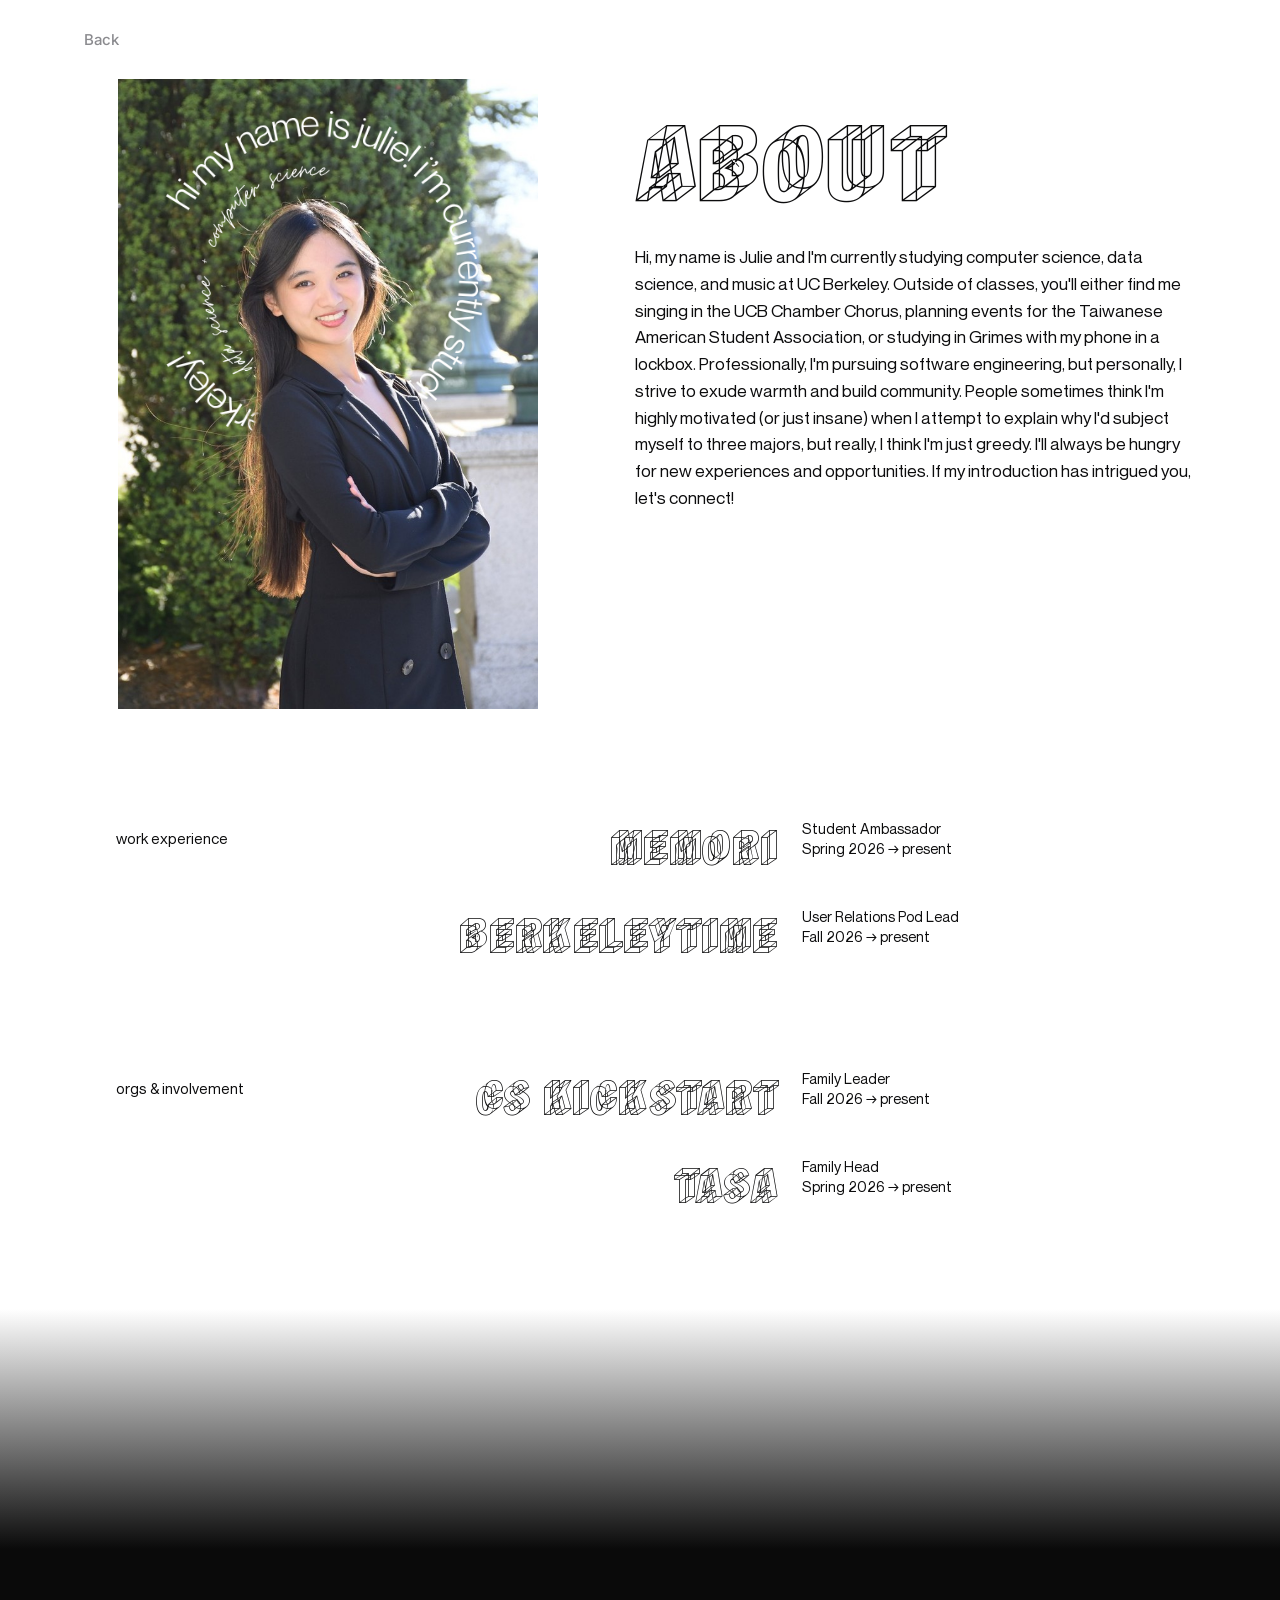
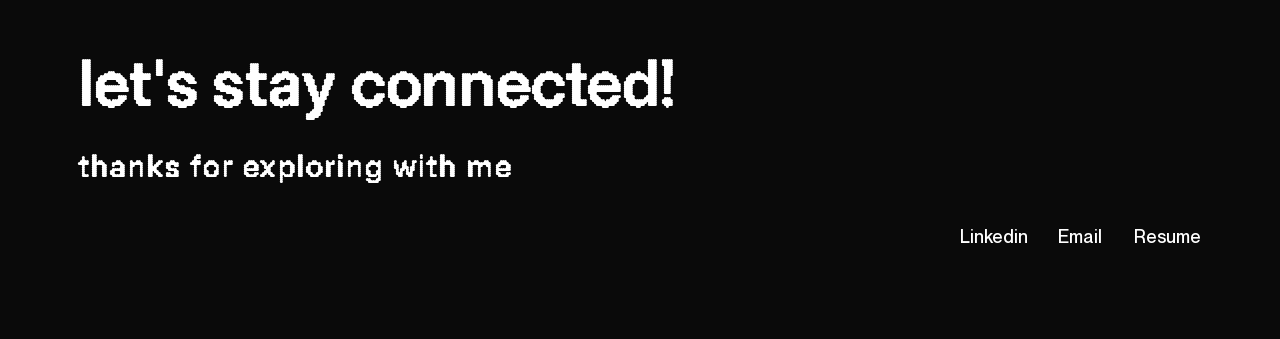
==== about.html @ e32ceaeb "Add portfolio site" ====
<!DOCTYPE html>
<html lang="en">
<head>
<meta charset="UTF-8" />
<meta name="viewport" content="width=device-width, initial-scale=1.0" />
<title>About · Julie Liu</title>
<link rel="icon" type="image/png" href="assets/butterfly-favicon.png" />
<meta name="description" content="About Julie Liu — CS, data science, and music at UC Berkeley." />
<link rel="preconnect" href="https://fonts.googleapis.com" />
<link rel="preconnect" href="https://fonts.gstatic.com" crossorigin />
<link href="https://fonts.googleapis.com/css2?family=Inter:opsz,wght@14..32,300;14..32,400;14..32,500;14..32,600;14..32,700;14..32,800;14..32,900&display=swap" rel="stylesheet" />
<link rel="stylesheet" href="transition.css" />
<link rel="stylesheet" href="about.css" />
</head>
<body>
  <!-- black curtain for the swipe-up page transition -->
  <div class="page-transition" aria-hidden="true"></div>

  <div class="page">
    <main class="wrap">
      <a class="back-btn" href="index.html" data-transition>Back</a>

      <!-- ================= PORTRAIT + BIO ================= -->
      <section class="about-top">
        <div class="portrait" aria-hidden="true">
          <img
            class="portrait-base"
            src="assets/headshot julie cropped.jpeg"
            alt=""
          />
          <img
            class="portrait-ring ring-intro"
            src="assets/intro.png"
            alt=""
          />
          <img
            class="portrait-ring ring-majors"
            src="assets/majors.png"
            alt=""
          />
          <img
            class="portrait-cutout"
            src="assets/headshot julie cropped - clear background.png"
            alt=""
          />
        </div>

        <div class="about-bio">
          <h1 class="about-title">ABOUT</h1>
          <p class="about-copy">
            Hi, my name is Julie and I'm currently studying computer science, data science, and music at UC Berkeley. Outside of classes, you'll either find me singing in the UCB Chamber Chorus, planning events for the Taiwanese American Student Association, or studying in Grimes with my phone in a lockbox. Professionally, I'm pursuing software engineering, but personally, I strive to exude warmth and build community. People sometimes think I'm highly motivated (or just insane) when I attempt to explain why I'd subject myself to three majors, but really, I think I'm just greedy. I'll always be hungry for new experiences and opportunities. If my introduction has intrigued you, let's connect!
          </p>
        </div>
      </section>

      <!-- ================= WORK EXPERIENCE ================= -->
      <section class="xp" aria-labelledby="xp-work-label">
        <h2 class="xp-label" id="xp-work-label">work experience</h2>
        <div class="xp-list">
          <div class="xp-row">
            <span class="xp-name">MEMORI</span>
            <div class="xp-meta">
              <span class="xp-role">Student Ambassador</span>
              <span class="xp-time">Spring 2026 → present</span>
            </div>
          </div>
          <div class="xp-row">
            <span class="xp-name">BERKELEYTIME</span>
            <div class="xp-meta">
              <span class="xp-role">User Relations Pod Lead</span>
              <span class="xp-time">Fall 2026 → present</span>
            </div>
          </div>
        </div>
      </section>

      <!-- ================= ORGS ================= -->
      <section class="xp" aria-labelledby="xp-orgs-label">
        <h2 class="xp-label" id="xp-orgs-label">orgs &amp; involvement</h2>
        <div class="xp-list">
          <div class="xp-row">
            <span class="xp-name">CS KICKSTART</span>
            <div class="xp-meta">
              <span class="xp-role">Family Leader</span>
              <span class="xp-time">Fall 2026 → present</span>
            </div>
          </div>
          <div class="xp-row">
            <span class="xp-name">TASA</span>
            <div class="xp-meta">
              <span class="xp-role">Family Head</span>
              <span class="xp-time">Spring 2026 → present</span>
            </div>
          </div>
        </div>
      </section>
    </main>

    <!-- ================= CONTACT ================= -->
    <footer class="footer" id="footerCta">
      <div class="contact-copy" aria-hidden="true">
        <span class="cc-big">let's stay connected!</span>
        <span class="cc-sub">thanks for exploring with me</span>
      </div>
      <nav class="contact-links" aria-label="Contact links">
        <a class="clink" href="https://www.linkedin.com/in/julieliu1701/" target="_blank" rel="noopener noreferrer">Linkedin</a>
        <a class="clink clink-email" href="#" role="button" data-clip="julieliu1701@berkeley.edu">
          <span class="clink-label">Email</span>
          <span class="copy-tip">Copy</span>
        </a>
        <a class="clink" href="assets/Julie Liu Resume 7-17-2026.pdf" target="_blank" rel="noopener noreferrer" data-resume>Resume</a>
      </nav>
    </footer>
  </div>

  <script src="transition.js"></script>
  <script src="contact.js"></script>
  <script src="invert-cursor.js"></script>
</body>
</html>
---- transition.css ----
/* =========================================================
   PAGE TRANSITION — black gradient curtain that swipes up
   Shared by the home page and every project page.
   Enter: a CSS animation runs on load — the curtain starts
          covering the screen and slides up off the top.
          (Pure CSS so the page is never stuck behind it.)
   Leave: JS raises the curtain up from the bottom to cover,
          then the browser navigates to the next page.
   ========================================================= */
.page-transition{
  position:fixed; inset:0; z-index:10000; pointer-events:none;
  background:linear-gradient(180deg,#141414 0%, #000 100%);
  transform:translateY(-100%);             /* resting state: hidden above the screen */
  animation:curtain-reveal .75s cubic-bezier(.76,0,.24,1) backwards;
  will-change:transform;
}
@keyframes curtain-reveal{
  from{ transform:translateY(0); }         /* covers the screen ... */
  to{   transform:translateY(-100%); }     /* ... then swipes up and away */
}
---- about.css ----
/* =========================================================
   ABOUT PAGE
   ========================================================= */

:root{
  --page: #ffffff;
  --ink:  #0c0c0d;
  --ink-soft: #8b8b8f;
  --line: #ececec;
  --dark: #0a0a0a;
  --dark-soft: #6c6c72;
  --pad: clamp(24px, 5vw, 72px);
  --maxw: 1240px;
  --ease: cubic-bezier(.6,.01,.05,.95);
}

*{ box-sizing:border-box; margin:0; padding:0; }

@font-face {
  font-family: 'Neue Montreal';
  src: url('neue-montreal/NeueMontreal-Regular.woff2') format('woff2');
  font-weight: 400;
  font-style: normal;
  font-display: swap;
}

@font-face {
  font-family: 'Neue Montreal';
  src: url('neue-montreal/NeueMontreal-Medium.woff2') format('woff2');
  font-weight: 500;
  font-style: normal;
  font-display: swap;
}

@font-face {
  font-family: 'Neue Montreal';
  src: url('neue-montreal/NeueMontreal-Bold.woff2') format('woff2');
  font-weight: 700;
  font-style: normal;
  font-display: swap;
}

@font-face {
  font-family: 'Wireframe';
  src: url('wireframe/WIREFRAM.woff2') format('woff2'),
       url('wireframe/WIREFRAM.TTF') format('truetype');
  font-weight: 400;
  font-style: normal;
  font-display: swap;
}

body{
  font-family:'Neue Montreal', sans-serif;
  background:var(--page);
  color:var(--ink);
  -webkit-font-smoothing:antialiased;
  text-rendering:optimizeLegibility;
  line-height:1.45;
  overflow-x:hidden;
}

img{ display:block; max-width:100%; }
a{ color:inherit; text-decoration:none; }

/* invert cursor */
@media (hover:hover) and (pointer:fine){
  *{ cursor:none !important; }
}
#dots-invert{
  position:fixed; inset:0;
  width:100%; height:100%;
  pointer-events:none; display:block;
  z-index:9998; mix-blend-mode:difference;
}

.page{ width:100%; background:var(--page); position:relative; z-index:2; }

.wrap{
  max-width:var(--maxw);
  margin:0 auto;
  padding:28px var(--pad) 100px;
}

/* ================= BACK (nav-style, top left) ================= */
.back-btn{
  display:inline-flex; align-items:center;
  margin-bottom:28px;
  padding:0;
  font-family:'Inter', 'Neue Montreal', system-ui, sans-serif;
  font-size:15px; font-weight:500;
  color:var(--ink-soft);
  background:none; border:none;
  transition:color .25s;
}
.back-btn:hover{ color:var(--ink); }

/* ================= INTRO (portrait + bio) ================= */
.about-top{
  display:grid;
  grid-template-columns:minmax(0, 1fr) minmax(0, 1.15fr);
  gap:clamp(32px, 5vw, 72px);
  align-items:start;
}

/* layered portrait stack */
.portrait{
  position:relative;
  width:min(100%, 420px);
  aspect-ratio:666 / 999;
  margin-inline:auto;
  overflow:hidden;
}
.portrait-base,
.portrait-cutout{
  position:absolute; inset:0;
  width:100%; height:100%;
  object-fit:cover;
  object-position:center top;
}
.portrait-base{ z-index:1; }
.portrait-cutout{ z-index:4; pointer-events:none; }

.portrait-ring{
  position:absolute;
  left:47%;
  /* ADJUST RING HEIGHT HERE ↓  lower % = higher on the photo (head ≈ 22–32%) */
  top:32%;
  width:118%;
  aspect-ratio:1;
  transform:translate(-50%, -50%);
  object-fit:contain;
  pointer-events:none;
  z-index:2;
}
.portrait-ring.ring-majors{
  width:92%;
  z-index:3;
}

.ring-intro{
  animation:spin-ccw 48s linear infinite;
}
.ring-majors{
  animation:spin-cw 36s linear infinite;
}

@keyframes spin-ccw{
  from{ transform:translate(-50%, -50%) rotate(0deg); }
  to{   transform:translate(-50%, -50%) rotate(-360deg); }
}
@keyframes spin-cw{
  from{ transform:translate(-50%, -50%) rotate(0deg); }
  to{   transform:translate(-50%, -50%) rotate(360deg); }
}

@media (prefers-reduced-motion: reduce){
  .ring-intro, .ring-majors{ animation:none; }
}

/* bio column */
.about-bio{ padding-top:clamp(8px, 2vw, 28px); }

.about-title{
  font-family:'Wireframe', sans-serif;
  font-weight:400;
  font-size:clamp(56px, 9vw, 120px);
  line-height:.9;
  letter-spacing:.02em;
  margin-bottom:clamp(20px, 3vw, 36px);
}

.about-copy{
  font-family:'Neue Montreal', sans-serif;
  font-size:clamp(15px, 1.35vw, 18px);
  font-weight:400;
  line-height:1.55;
  color:var(--ink);
  max-width:38em;
}

/* ================= EXPERIENCE BLOCKS ================= */
.xp{
  display:grid;
  grid-template-columns:minmax(140px, 220px) 1fr;
  gap:clamp(20px, 4vw, 48px);
  padding-top:clamp(64px, 10vw, 110px);
  padding-left:clamp(32px, 1vw, 55px)
  /*align-items:start;*/
}

.xp-label{
  font-family:'Neue Montreal', sans-serif;
  font-size:clamp(14px, 1.2vw, 16px);
  font-weight:400;
  color:var(--ink);
  padding-top:.55em;
}

.xp-list{ display:flex; flex-direction:column; gap:clamp(22px, 3vw, 36px); }

.xp-row{
  display:grid;
  grid-template-columns:minmax(0, 1fr) minmax(0, 1fr);
  gap:24px;
  align-items:start;
}

.xp-name{
  font-family:'Wireframe', sans-serif;
  font-weight:400;
  font-size:clamp(28px, 4.2vw, 52px);
  line-height:1;
  letter-spacing:.02em;
  text-align:right;
}

.xp-meta{
  font-family:'Neue Montreal', sans-serif;
  font-size:clamp(13px, 1.15vw, 16px);
  font-weight:400;
  color:var(--ink);
  text-align:left;
  line-height:1.35;
}
.xp-meta .xp-role,
.xp-meta .xp-time{ display:block; }

/* ================= FOOTER (same as home) ================= */
.footer{
  background:var(--dark); color:#fff;
  min-height:70vh;
  position:relative; overflow:hidden;
}
.footer::before{
  content:''; position:absolute; left:0; right:0; top:0; height:240px;
  background:linear-gradient(to bottom, var(--page) 0%, var(--dark) 100%);
  z-index:0; pointer-events:none;
}
.contact-canvas{
  position:absolute; inset:0; width:100%; height:100%;
  z-index:2; pointer-events:none; display:block;
}
.contact-copy{
  position:absolute; width:1px; height:1px; overflow:hidden;
  clip:rect(0 0 0 0); white-space:nowrap;
}
.contact-links{ position:absolute; inset:0; z-index:3; }
.contact-links .clink{
  position:absolute; display:block;
  color:transparent; font-size:1px; line-height:1;
  text-decoration:none; background:transparent;
}
.contact-links .clink-email{ overflow:visible; }
.contact-links .clink-email .clink-label{
  position:absolute; inset:0; overflow:hidden;
  color:transparent; font-size:0; line-height:0;
}
.contact-links .clink-email .copy-tip{
  position:absolute; left:50%; top:-38px;
  transform:translate(-50%, 6px);
  background:#fff; color:var(--dark); font-size:12px; font-weight:500;
  font-family:'Neue Montreal', sans-serif; line-height:1.2;
  padding:6px 12px; border-radius:20px; white-space:nowrap;
  opacity:0; pointer-events:none; z-index:4;
  transition:opacity .25s, transform .25s var(--ease);
}
.contact-links .clink-email:hover .copy-tip,
.contact-links .clink-email.copied .copy-tip{
  opacity:1; transform:translate(-50%, 0);
}

/* ================= RESPONSIVE ================= */
@media (max-width:860px){
  .about-top{
    grid-template-columns:1fr;
    gap:36px;
  }
  .portrait{ width:min(100%, 360px); }
  .xp{
    grid-template-columns:1fr;
    gap:14px;
    padding-top:56px;
  }
  .xp-row{
    grid-template-columns:1fr;
    gap:6px;
  }
  .xp-name{ text-align:left; }
  .xp-meta{ text-align:left; }
}
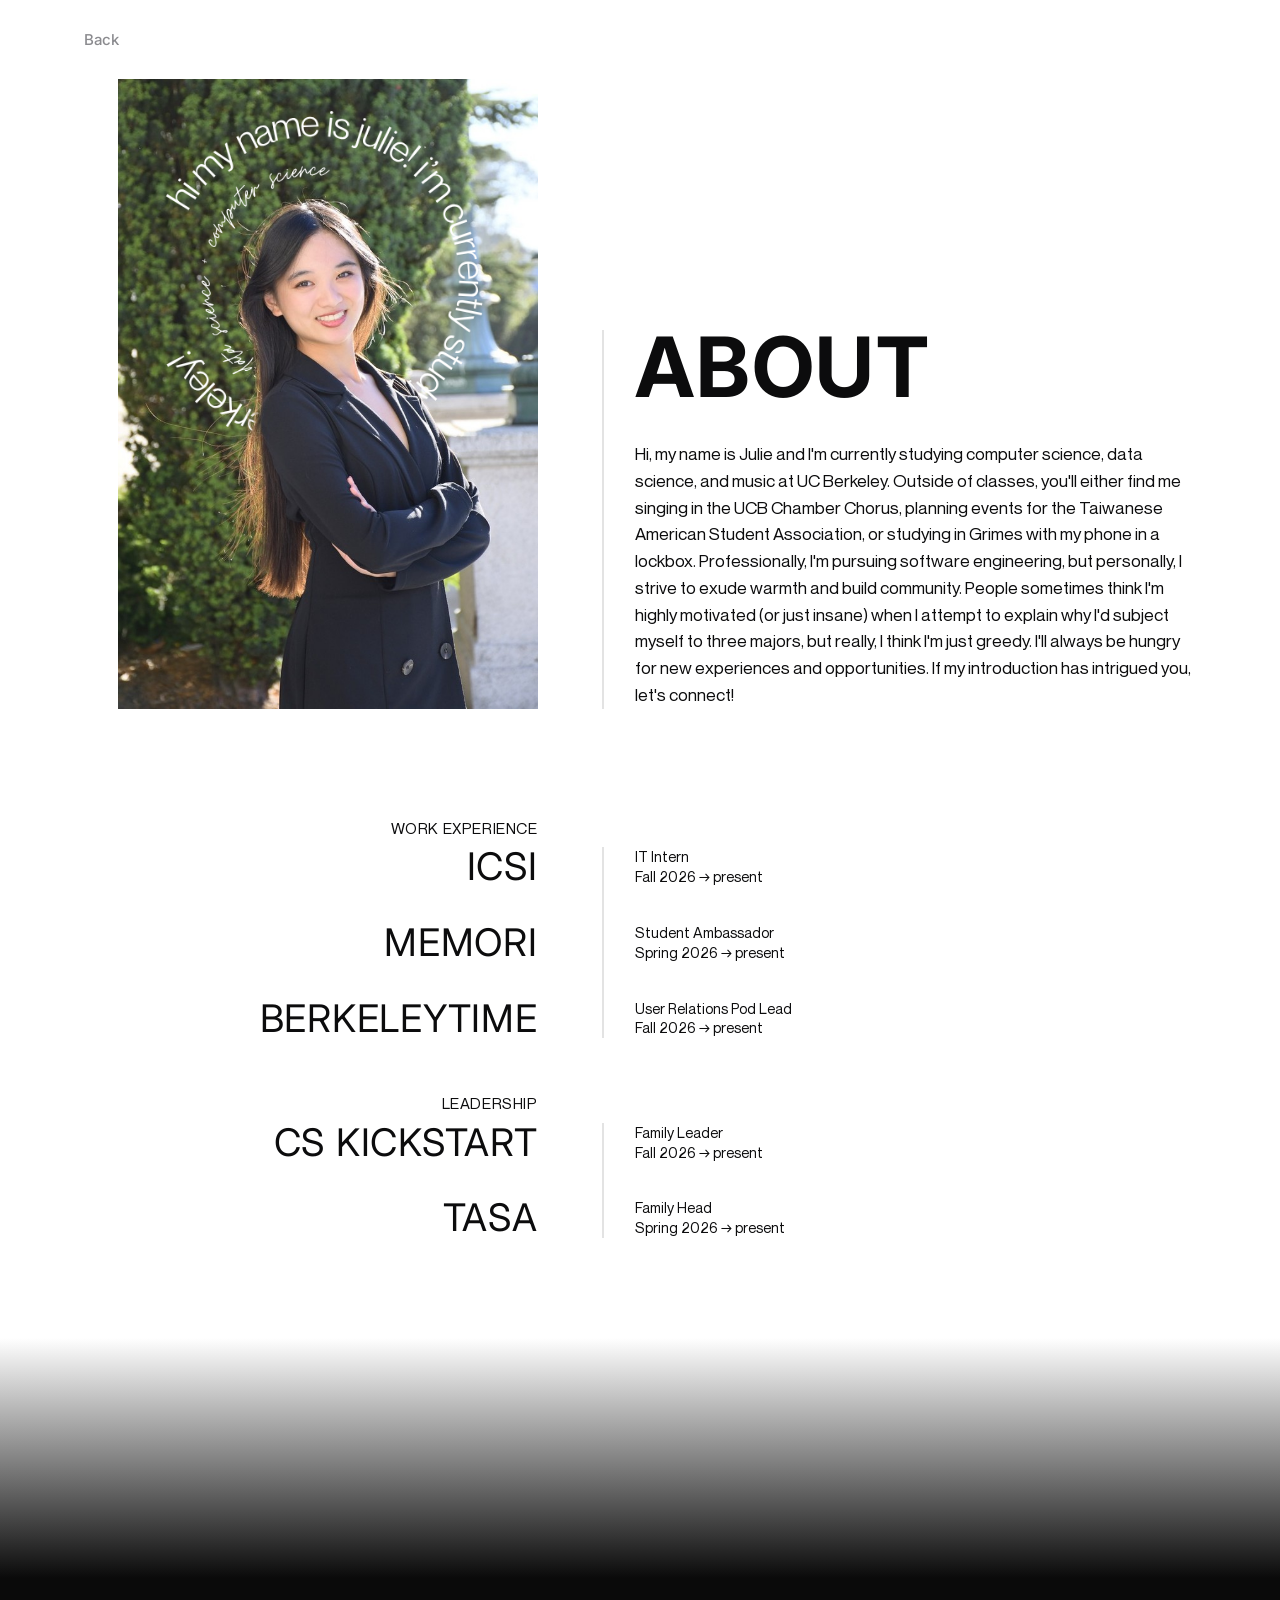
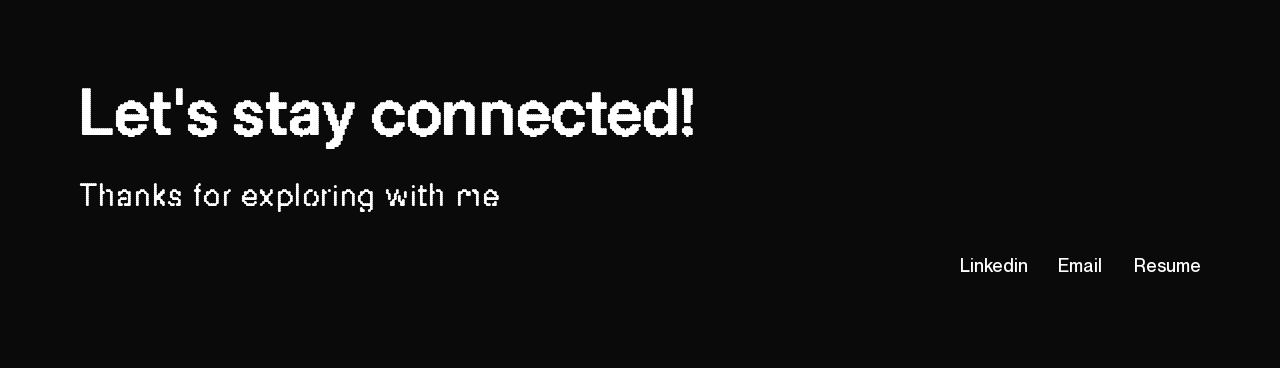
==== commit 841d50e6: "Add tasa page, update about/footer, and bloom animation. Replace oversized TASA video with a compres" ====
--- a/about.html
+++ b/about.html
@@ -55,8 +55,15 @@
 
       <!-- ================= WORK EXPERIENCE ================= -->
       <section class="xp" aria-labelledby="xp-work-label">
-        <h2 class="xp-label" id="xp-work-label">work experience</h2>
+        <h2 class="xp-section-label" id="xp-work-label"><span>WORK EXPERIENCE</span></h2>
         <div class="xp-list">
+          <div class="xp-row">
+            <span class="xp-name">ICSI</span>
+            <div class="xp-meta">
+              <span class="xp-role">IT Intern</span>
+              <span class="xp-time">Fall 2026 → present</span>
+            </div>
+          </div>
           <div class="xp-row">
             <span class="xp-name">MEMORI</span>
             <div class="xp-meta">
@@ -76,7 +83,7 @@
 
       <!-- ================= ORGS ================= -->
       <section class="xp" aria-labelledby="xp-orgs-label">
-        <h2 class="xp-label" id="xp-orgs-label">orgs &amp; involvement</h2>
+        <h2 class="xp-section-label" id="xp-orgs-label"><span>LEADERSHIP</span></h2>
         <div class="xp-list">
           <div class="xp-row">
             <span class="xp-name">CS KICKSTART</span>
@@ -99,8 +106,8 @@
     <!-- ================= CONTACT ================= -->
     <footer class="footer" id="footerCta">
       <div class="contact-copy" aria-hidden="true">
-        <span class="cc-big">let's stay connected!</span>
-        <span class="cc-sub">thanks for exploring with me</span>
+        <span class="cc-big">Let's stay connected!</span>
+        <span class="cc-sub">Thanks for exploring with me</span>
       </div>
       <nav class="contact-links" aria-label="Contact links">
         <a class="clink" href="https://www.linkedin.com/in/julieliu1701/" target="_blank" rel="noopener noreferrer">Linkedin</a>
@@ -108,12 +115,13 @@
           <span class="clink-label">Email</span>
           <span class="copy-tip">Copy</span>
         </a>
-        <a class="clink" href="assets/Julie Liu Resume 7-17-2026.pdf" target="_blank" rel="noopener noreferrer" data-resume>Resume</a>
+        <a class="clink" href="assets/Julie Liu Resume 8-12-2026.pdf" target="_blank" rel="noopener noreferrer" data-resume>Resume</a>
       </nav>
     </footer>
   </div>
 
   <script src="transition.js"></script>
+  <script src="dots.js"></script>
   <script src="contact.js"></script>
   <script src="invert-cursor.js"></script>
 </body>
--- a/about.css
+++ b/about.css
@@ -12,6 +12,11 @@
   --pad: clamp(24px, 5vw, 72px);
   --maxw: 1240px;
   --ease: cubic-bezier(.6,.01,.05,.95);
+  /* shared two-column split (headshot | bio) */
+  --about-gap: clamp(32px, 5vw, 72px);
+  --about-left-fr: 1;
+  --about-right-fr: 1.15;
+  --about-rule: #c8c8c8;
 }
 
 *{ box-sizing:border-box; margin:0; padding:0; }
@@ -36,6 +41,16 @@
   font-family: 'Neue Montreal';
   src: url('neue-montreal/NeueMontreal-Bold.woff2') format('woff2');
   font-weight: 700;
+  font-style: normal;
+  font-display: swap;
+}
+
+@font-face {
+  font-family: 'Argent CF';
+  src: url('argent-cf/ArgentCF.woff2') format('woff2'),
+       url('argent-cf/ArgentCF.woff') format('woff'),
+       url('argent-cf/ArgentCF.ttf') format('truetype');
+  font-weight: 400;
   font-style: normal;
   font-display: swap;
 }
@@ -98,8 +113,8 @@
 .about-top{
   display:grid;
   grid-template-columns:minmax(0, 1fr) minmax(0, 1.15fr);
-  gap:clamp(32px, 5vw, 72px);
-  align-items:start;
+  gap:var(--about-gap);
+  align-items:end;
 }
 
 /* layered portrait stack */
@@ -157,13 +172,27 @@
   .ring-intro, .ring-majors{ animation:none; }
 }
 
-/* bio column */
-.about-bio{ padding-top:clamp(8px, 2vw, 28px); }
+/* bio column — sits at bottom of headshot via align-items:end */
+.about-bio{
+  position:relative;
+  padding-top:0;
+}
+/* gray rule in the gutter: top of ABOUT → bottom of bio */
+.about-bio::before{
+  content:'';
+  position:absolute;
+  top:0; bottom:0;
+  left:calc(var(--about-gap) / -2);
+  width:1px;
+  background:var(--about-rule);
+  transform:translateX(-50%);
+  pointer-events:none;
+}
 
 .about-title{
-  font-family:'Wireframe', sans-serif;
-  font-weight:400;
-  font-size:clamp(56px, 9vw, 120px);
+  font-family:'Inter', 'Neue Montreal', system-ui, sans-serif;
+  font-weight:700;
+  font-size:clamp(42px, 6.5vw, 88px);
   line-height:.9;
   letter-spacing:.02em;
   margin-bottom:clamp(20px, 3vw, 36px);
@@ -179,36 +208,71 @@
 }
 
 /* ================= EXPERIENCE BLOCKS ================= */
+/* Each row mirrors .about-top: company under headshot (right-aligned
+   to headshot edge), role/date under bio (left-aligned with paragraph) */
 .xp{
+  padding-top:clamp(64px, 10vw, 110px);
+}
+.xp + .xp{ padding-top:clamp(36px, 5vw, 56px); }
+
+/* sits above .xp-list — outside the gray rule */
+.xp-section-label{
   display:grid;
-  grid-template-columns:minmax(140px, 220px) 1fr;
-  gap:clamp(20px, 4vw, 48px);
-  padding-top:clamp(64px, 10vw, 110px);
-  padding-left:clamp(32px, 1vw, 55px)
-  /*align-items:start;*/
-}
-
-.xp-label{
+  grid-template-columns:minmax(0, 1fr) minmax(0, 1.15fr);
+  gap:var(--about-gap);
+  margin-bottom:clamp(6px, 1vw, 10px);
+}
+.xp-section-label span{
+  width:min(100%, 420px);
+  margin-inline:auto;
+  display:block;
   font-family:'Neue Montreal', sans-serif;
   font-size:clamp(14px, 1.2vw, 16px);
   font-weight:400;
   color:var(--ink);
-  padding-top:.55em;
-}
-
-.xp-list{ display:flex; flex-direction:column; gap:clamp(22px, 3vw, 36px); }
+  line-height:1.2;
+  text-transform:uppercase;
+  letter-spacing:.04em;
+  text-align:right;
+}
+
+.xp-list{
+  position:relative;
+  display:flex;
+  flex-direction:column;
+  gap:clamp(22px, 3vw, 36px);
+}
+/* gray rule in the gutter: first company → last company */
+.xp-list::before{
+  content:'';
+  position:absolute;
+  top:0; bottom:0;
+  left:calc(
+    (100% - var(--about-gap))
+      * var(--about-left-fr)
+      / (var(--about-left-fr) + var(--about-right-fr))
+    + var(--about-gap) / 2
+  );
+  width:1px;
+  background:var(--about-rule);
+  transform:translateX(-50%);
+  pointer-events:none;
+}
 
 .xp-row{
   display:grid;
-  grid-template-columns:minmax(0, 1fr) minmax(0, 1fr);
-  gap:24px;
+  grid-template-columns:minmax(0, 1fr) minmax(0, 1.15fr);
+  gap:var(--about-gap);
   align-items:start;
 }
 
 .xp-name{
-  font-family:'Wireframe', sans-serif;
+  /* Match portrait box — right edge aligns with headshot */
+  width:min(100%, 420px);
+  margin-inline:auto;
+  font-family:'Inter', 'Neue Montreal', system-ui, sans-serif;
   font-weight:400;
-  font-size:clamp(28px, 4.2vw, 52px);
+  font-size:clamp(22px, 3.2vw, 38px);
   line-height:1;
   letter-spacing:.02em;
   text-align:right;
@@ -239,6 +303,11 @@
 .contact-canvas{
   position:absolute; inset:0; width:100%; height:100%;
   z-index:2; pointer-events:none; display:block;
+}
+.footer-motif-canvas{
+  position:absolute; inset:0;
+  width:100%; height:100%;
+  z-index:1; pointer-events:none; display:block;
 }
 .contact-copy{
   position:absolute; width:1px; height:1px; overflow:hidden;
@@ -275,16 +344,30 @@
     grid-template-columns:1fr;
     gap:36px;
   }
+  .about-bio::before,
+  .xp-list::before{ display:none; }
   .portrait{ width:min(100%, 360px); }
   .xp{
-    grid-template-columns:1fr;
-    gap:14px;
     padding-top:56px;
   }
+  .xp + .xp{ padding-top:32px; }
   .xp-row{
     grid-template-columns:1fr;
     gap:6px;
   }
-  .xp-name{ text-align:left; }
+  .xp-section-label{
+    grid-template-columns:1fr;
+    margin-bottom:6px;
+  }
+  .xp-section-label span{
+    width:100%;
+    margin-inline:0;
+    text-align:left;
+  }
+  .xp-name{
+    width:100%;
+    margin-inline:0;
+    text-align:left;
+  }
   .xp-meta{ text-align:left; }
 }
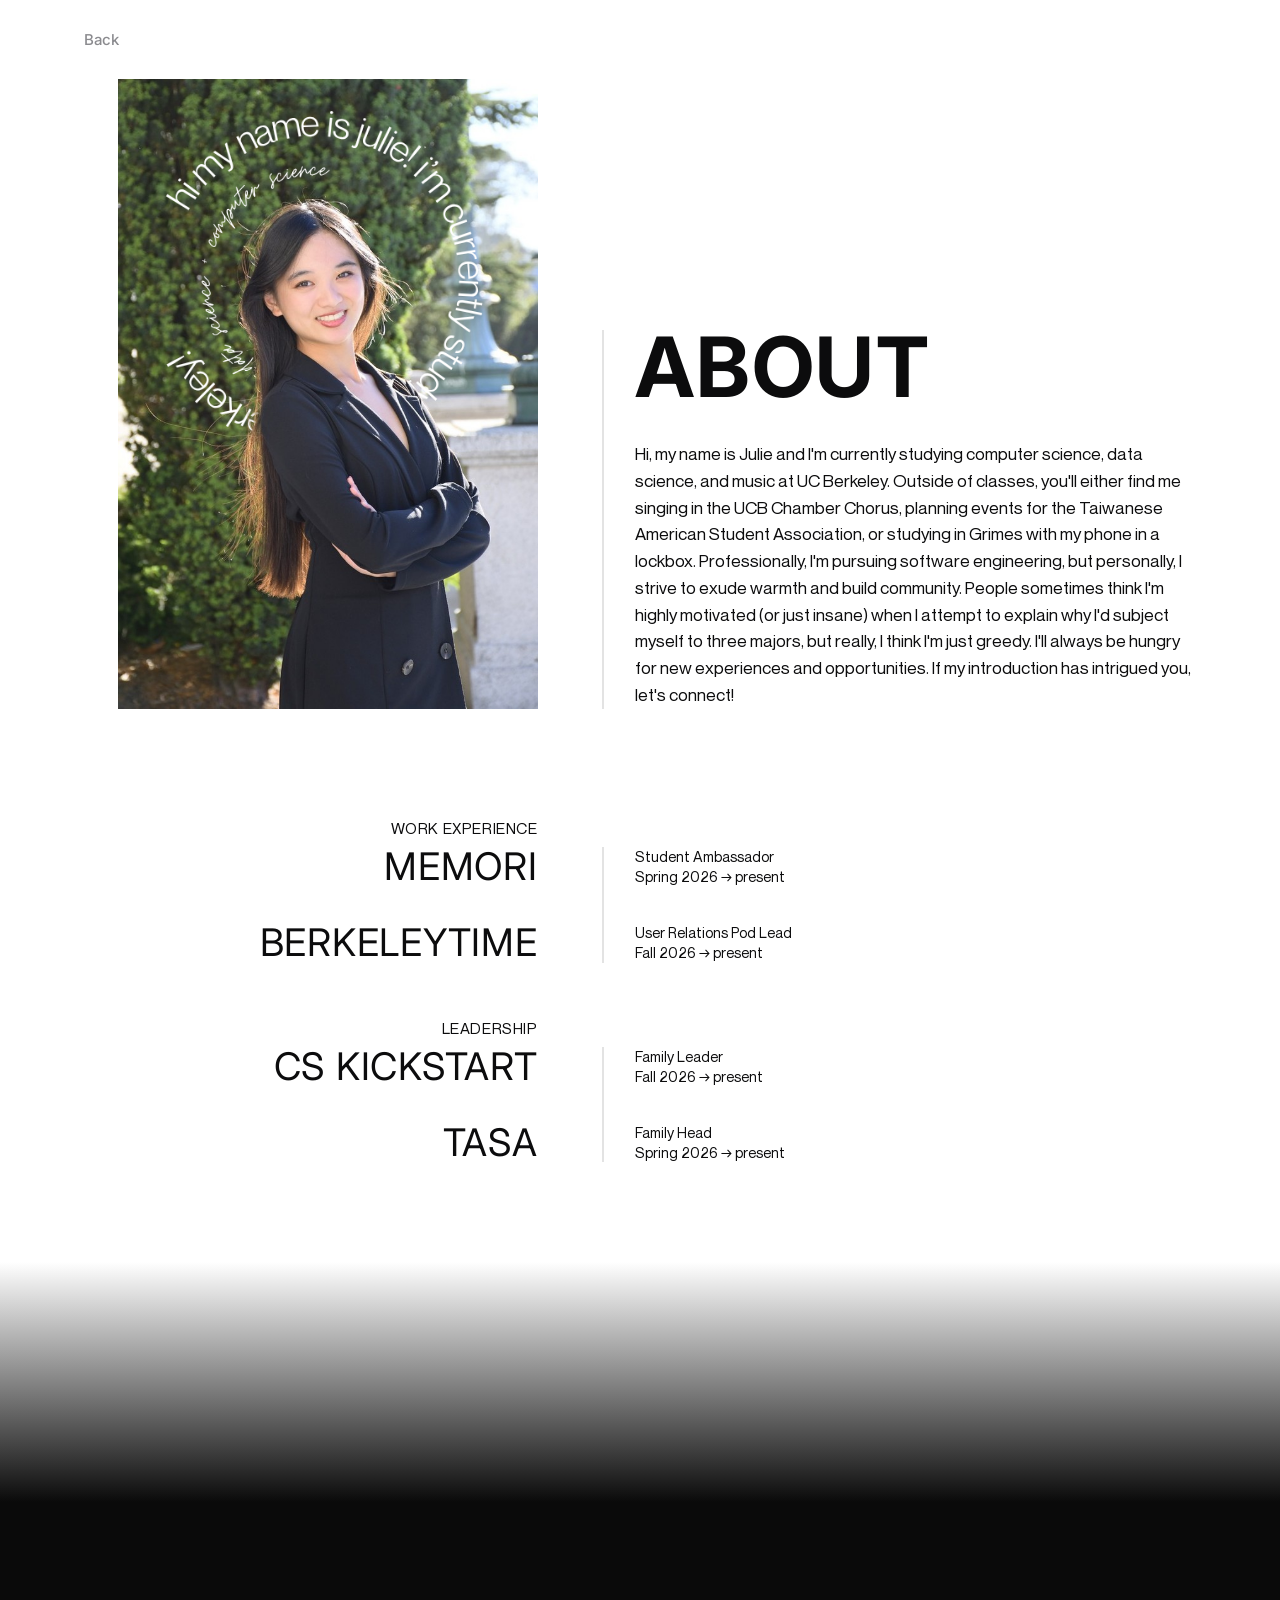
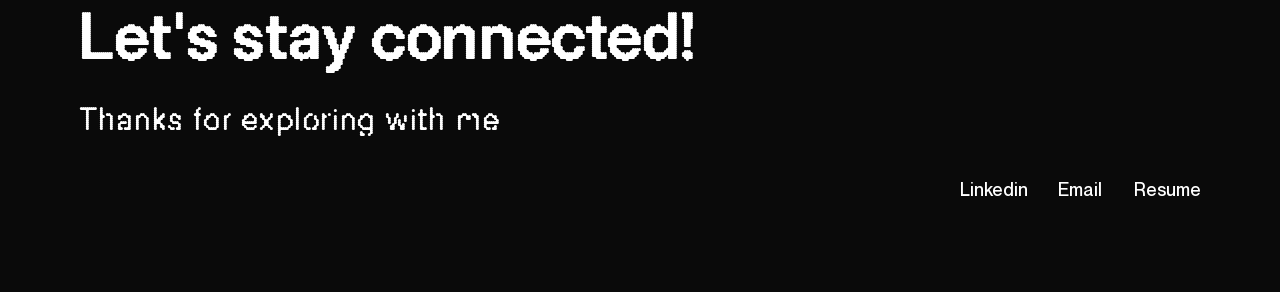
==== commit ed2506fa: "remove icsi temporarily until start date" ====
--- a/about.html
+++ b/about.html
@@ -57,6 +57,7 @@
       <section class="xp" aria-labelledby="xp-work-label">
         <h2 class="xp-section-label" id="xp-work-label"><span>WORK EXPERIENCE</span></h2>
         <div class="xp-list">
+          <!--
           <div class="xp-row">
             <span class="xp-name">ICSI</span>
             <div class="xp-meta">
@@ -64,6 +65,7 @@
               <span class="xp-time">Fall 2026 → present</span>
             </div>
           </div>
+          -->
           <div class="xp-row">
             <span class="xp-name">MEMORI</span>
             <div class="xp-meta">
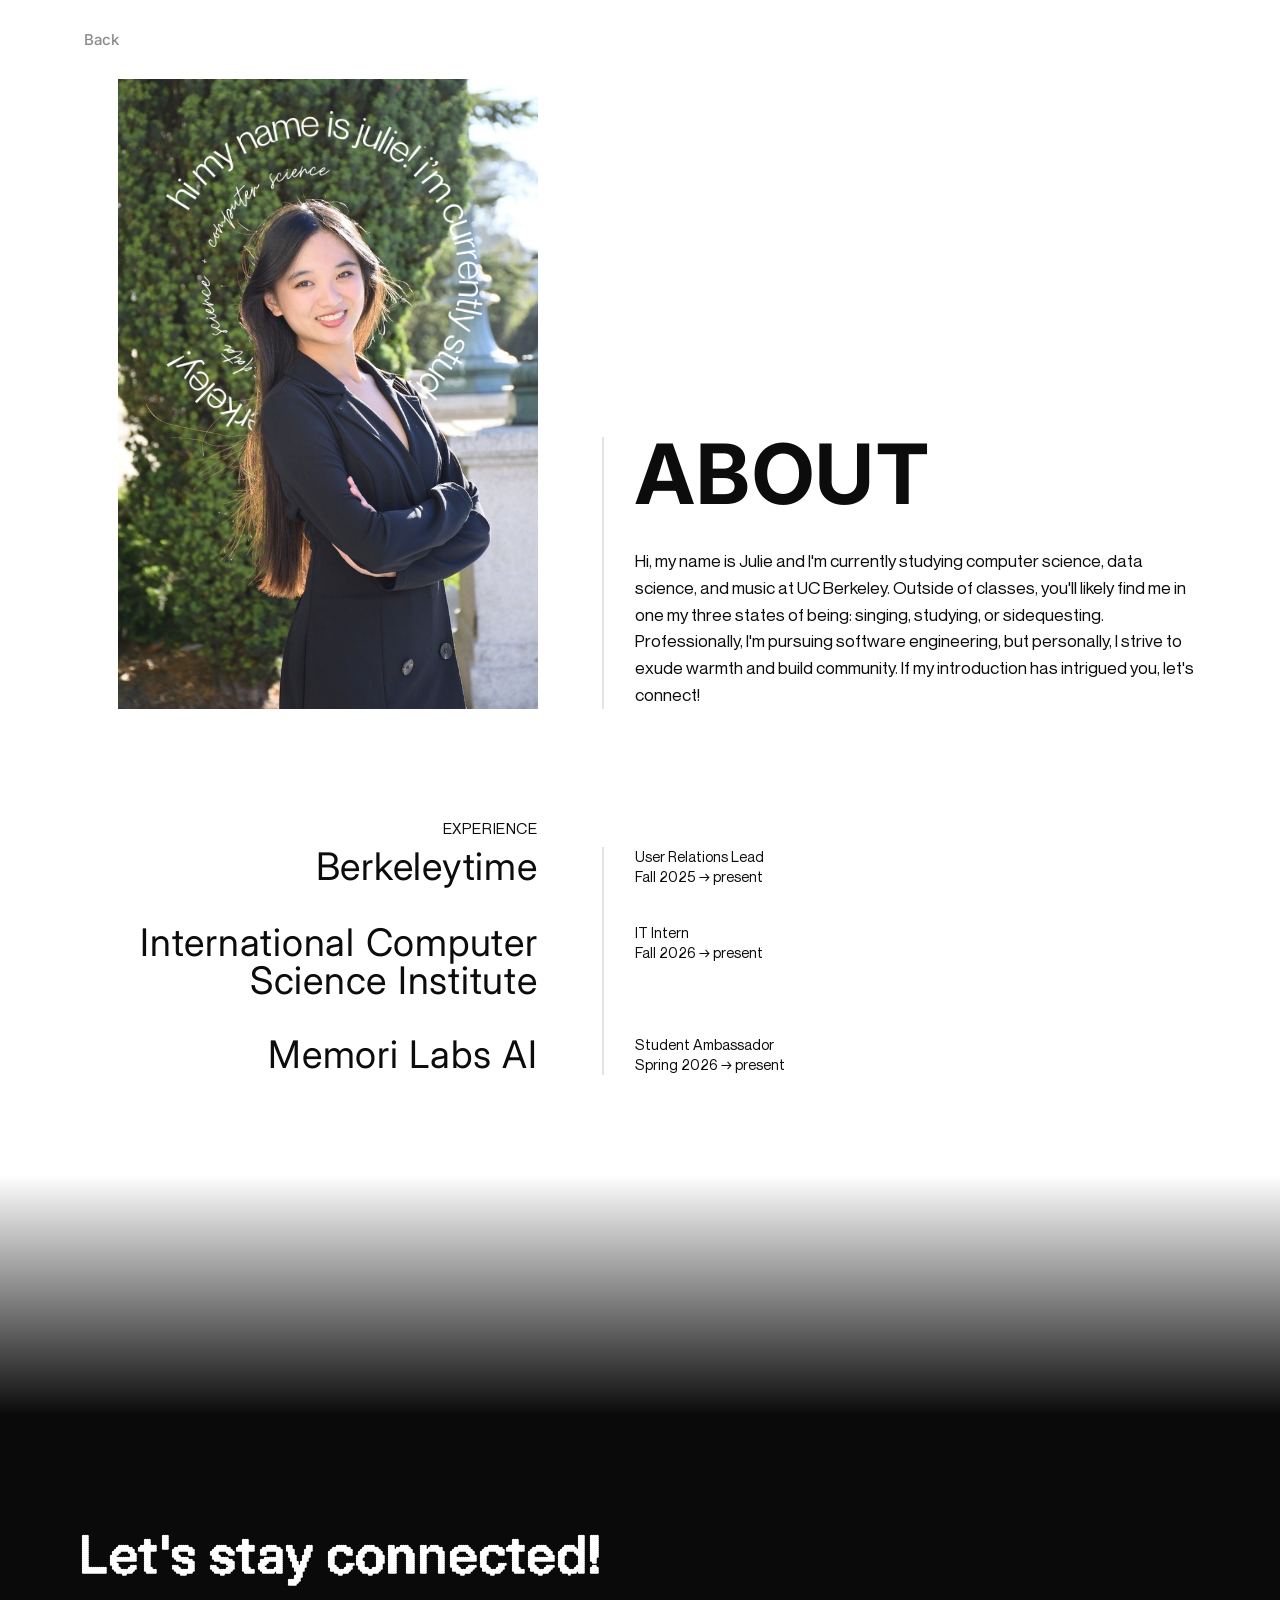
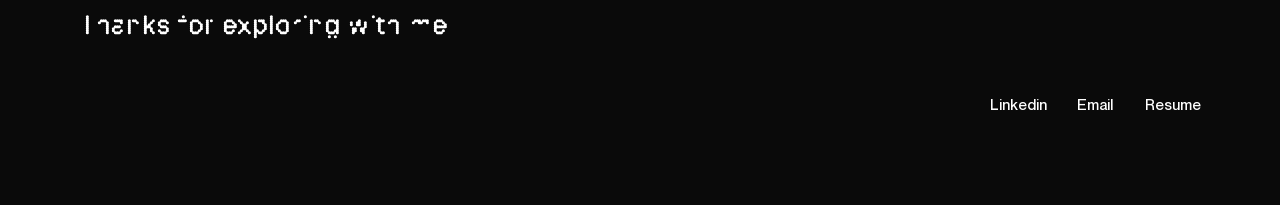
==== commit 27db3233: "removed tasa, edited about page, added to berkeleytime" ====
--- a/about.html
+++ b/about.html
@@ -48,42 +48,41 @@
         <div class="about-bio">
           <h1 class="about-title">ABOUT</h1>
           <p class="about-copy">
-            Hi, my name is Julie and I'm currently studying computer science, data science, and music at UC Berkeley. Outside of classes, you'll either find me singing in the UCB Chamber Chorus, planning events for the Taiwanese American Student Association, or studying in Grimes with my phone in a lockbox. Professionally, I'm pursuing software engineering, but personally, I strive to exude warmth and build community. People sometimes think I'm highly motivated (or just insane) when I attempt to explain why I'd subject myself to three majors, but really, I think I'm just greedy. I'll always be hungry for new experiences and opportunities. If my introduction has intrigued you, let's connect!
+            Hi, my name is Julie and I'm currently studying computer science, data science, and music at UC Berkeley. Outside of classes, you'll likely find me in one my three states of being: singing, studying, or sidequesting. Professionally, I'm pursuing software engineering, but personally, I strive to exude warmth and build community. If my introduction has intrigued you, let's connect!
           </p>
         </div>
       </section>
 
       <!-- ================= WORK EXPERIENCE ================= -->
       <section class="xp" aria-labelledby="xp-work-label">
-        <h2 class="xp-section-label" id="xp-work-label"><span>WORK EXPERIENCE</span></h2>
+        <h2 class="xp-section-label" id="xp-work-label"><span>EXPERIENCE</span></h2>
         <div class="xp-list">
-          <!--
           <div class="xp-row">
-            <span class="xp-name">ICSI</span>
+            <span class="xp-name">Berkeleytime</span>
+            <div class="xp-meta">
+              <span class="xp-role">User Relations Lead</span>
+              <span class="xp-time">Fall 2025 → present</span>
+            </div>
+          </div>
+          <div class="xp-row">
+            <span class="xp-name">International Computer Science Institute</span>
             <div class="xp-meta">
               <span class="xp-role">IT Intern</span>
               <span class="xp-time">Fall 2026 → present</span>
             </div>
           </div>
-          -->
           <div class="xp-row">
-            <span class="xp-name">MEMORI</span>
+            <span class="xp-name">Memori Labs AI</span>
             <div class="xp-meta">
               <span class="xp-role">Student Ambassador</span>
               <span class="xp-time">Spring 2026 → present</span>
-            </div>
-          </div>
-          <div class="xp-row">
-            <span class="xp-name">BERKELEYTIME</span>
-            <div class="xp-meta">
-              <span class="xp-role">User Relations Pod Lead</span>
-              <span class="xp-time">Fall 2026 → present</span>
             </div>
           </div>
         </div>
       </section>
 
       <!-- ================= ORGS ================= -->
+      <!--
       <section class="xp" aria-labelledby="xp-orgs-label">
         <h2 class="xp-section-label" id="xp-orgs-label"><span>LEADERSHIP</span></h2>
         <div class="xp-list">
@@ -103,6 +102,7 @@
           </div>
         </div>
       </section>
+      -->
     </main>
 
     <!-- ================= CONTACT ================= -->
--- a/about.css
+++ b/about.css
@@ -77,10 +77,6 @@
 img{ display:block; max-width:100%; }
 a{ color:inherit; text-decoration:none; }
 
-/* invert cursor */
-@media (hover:hover) and (pointer:fine){
-  *{ cursor:none !important; }
-}
 #dots-invert{
   position:fixed; inset:0;
   width:100%; height:100%;
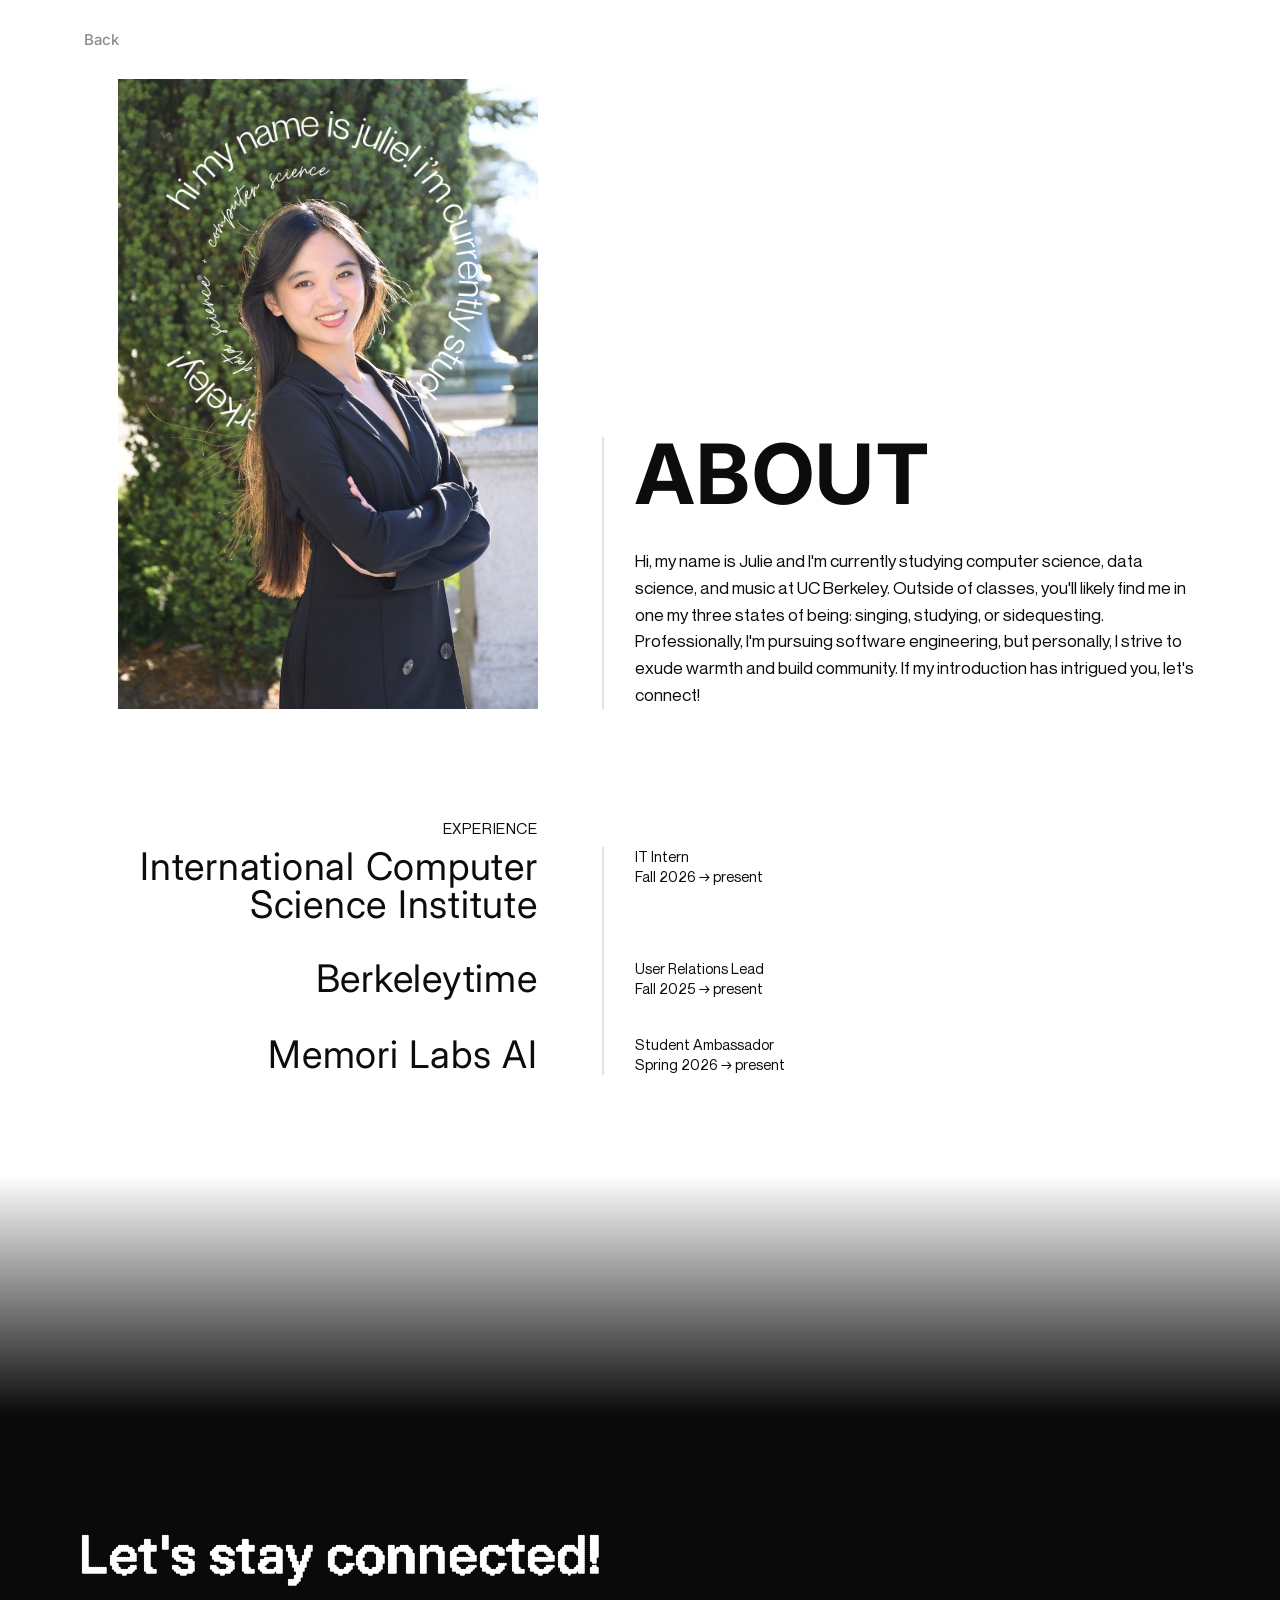
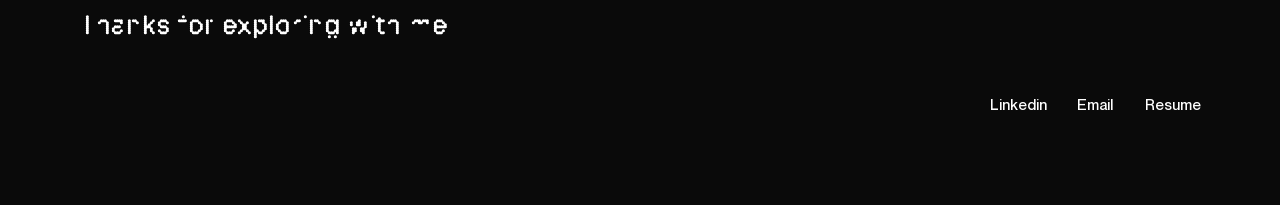
==== commit f2fdf82e: "updated resume on 10-21-2026" ====
--- a/about.html
+++ b/about.html
@@ -15,6 +15,14 @@
 <body>
   <!-- black curtain for the swipe-up page transition -->
   <div class="page-transition" aria-hidden="true"></div>
+  <script>
+  (function () {
+    var ov = document.querySelector('.page-transition');
+    if (!ov) return;
+    ov.style.animation = 'none';
+    ov.style.transform = 'translateY(0)';
+  })();
+  </script>
 
   <div class="page">
     <main class="wrap">
@@ -58,17 +66,17 @@
         <h2 class="xp-section-label" id="xp-work-label"><span>EXPERIENCE</span></h2>
         <div class="xp-list">
           <div class="xp-row">
+            <span class="xp-name">International Computer Science Institute</span>
+            <div class="xp-meta">
+              <span class="xp-role">IT Intern</span>
+              <span class="xp-time">Fall 2026 → present</span>
+            </div>
+          </div>
+          <div class="xp-row">
             <span class="xp-name">Berkeleytime</span>
             <div class="xp-meta">
               <span class="xp-role">User Relations Lead</span>
               <span class="xp-time">Fall 2025 → present</span>
-            </div>
-          </div>
-          <div class="xp-row">
-            <span class="xp-name">International Computer Science Institute</span>
-            <div class="xp-meta">
-              <span class="xp-role">IT Intern</span>
-              <span class="xp-time">Fall 2026 → present</span>
             </div>
           </div>
           <div class="xp-row">
@@ -117,7 +125,7 @@
           <span class="clink-label">Email</span>
           <span class="copy-tip">Copy</span>
         </a>
-        <a class="clink" href="assets/Julie Liu Resume 8-12-2026.pdf" target="_blank" rel="noopener noreferrer" data-resume>Resume</a>
+        <a class="clink" href="assets/Julie Liu - Resume 10-21-2026.pdf" target="_blank" rel="noopener noreferrer" data-resume>Resume</a>
       </nav>
     </footer>
   </div>
--- a/transition.css
+++ b/transition.css
@@ -1,20 +1,15 @@
 /* =========================================================
    PAGE TRANSITION — black gradient curtain that swipes up
    Shared by the home page and every project page.
-   Enter: a CSS animation runs on load — the curtain starts
-          covering the screen and slides up off the top.
-          (Pure CSS so the page is never stuck behind it.)
-   Leave: JS raises the curtain up from the bottom to cover,
-          then the browser navigates to the next page.
+   Enter: JS starts the curtain covering the screen, then swipes
+          it up off the top. The stylesheet resting position is
+          above the viewport so the page is visible if JS does not run.
+   Leave: JS raises the curtain from the bottom to cover, then
+          the browser navigates.
    ========================================================= */
 .page-transition{
   position:fixed; inset:0; z-index:10000; pointer-events:none;
   background:linear-gradient(180deg,#141414 0%, #000 100%);
   transform:translateY(-100%);             /* resting state: hidden above the screen */
-  animation:curtain-reveal .75s cubic-bezier(.76,0,.24,1) backwards;
   will-change:transform;
 }
-@keyframes curtain-reveal{
-  from{ transform:translateY(0); }         /* covers the screen ... */
-  to{   transform:translateY(-100%); }     /* ... then swipes up and away */
-}
